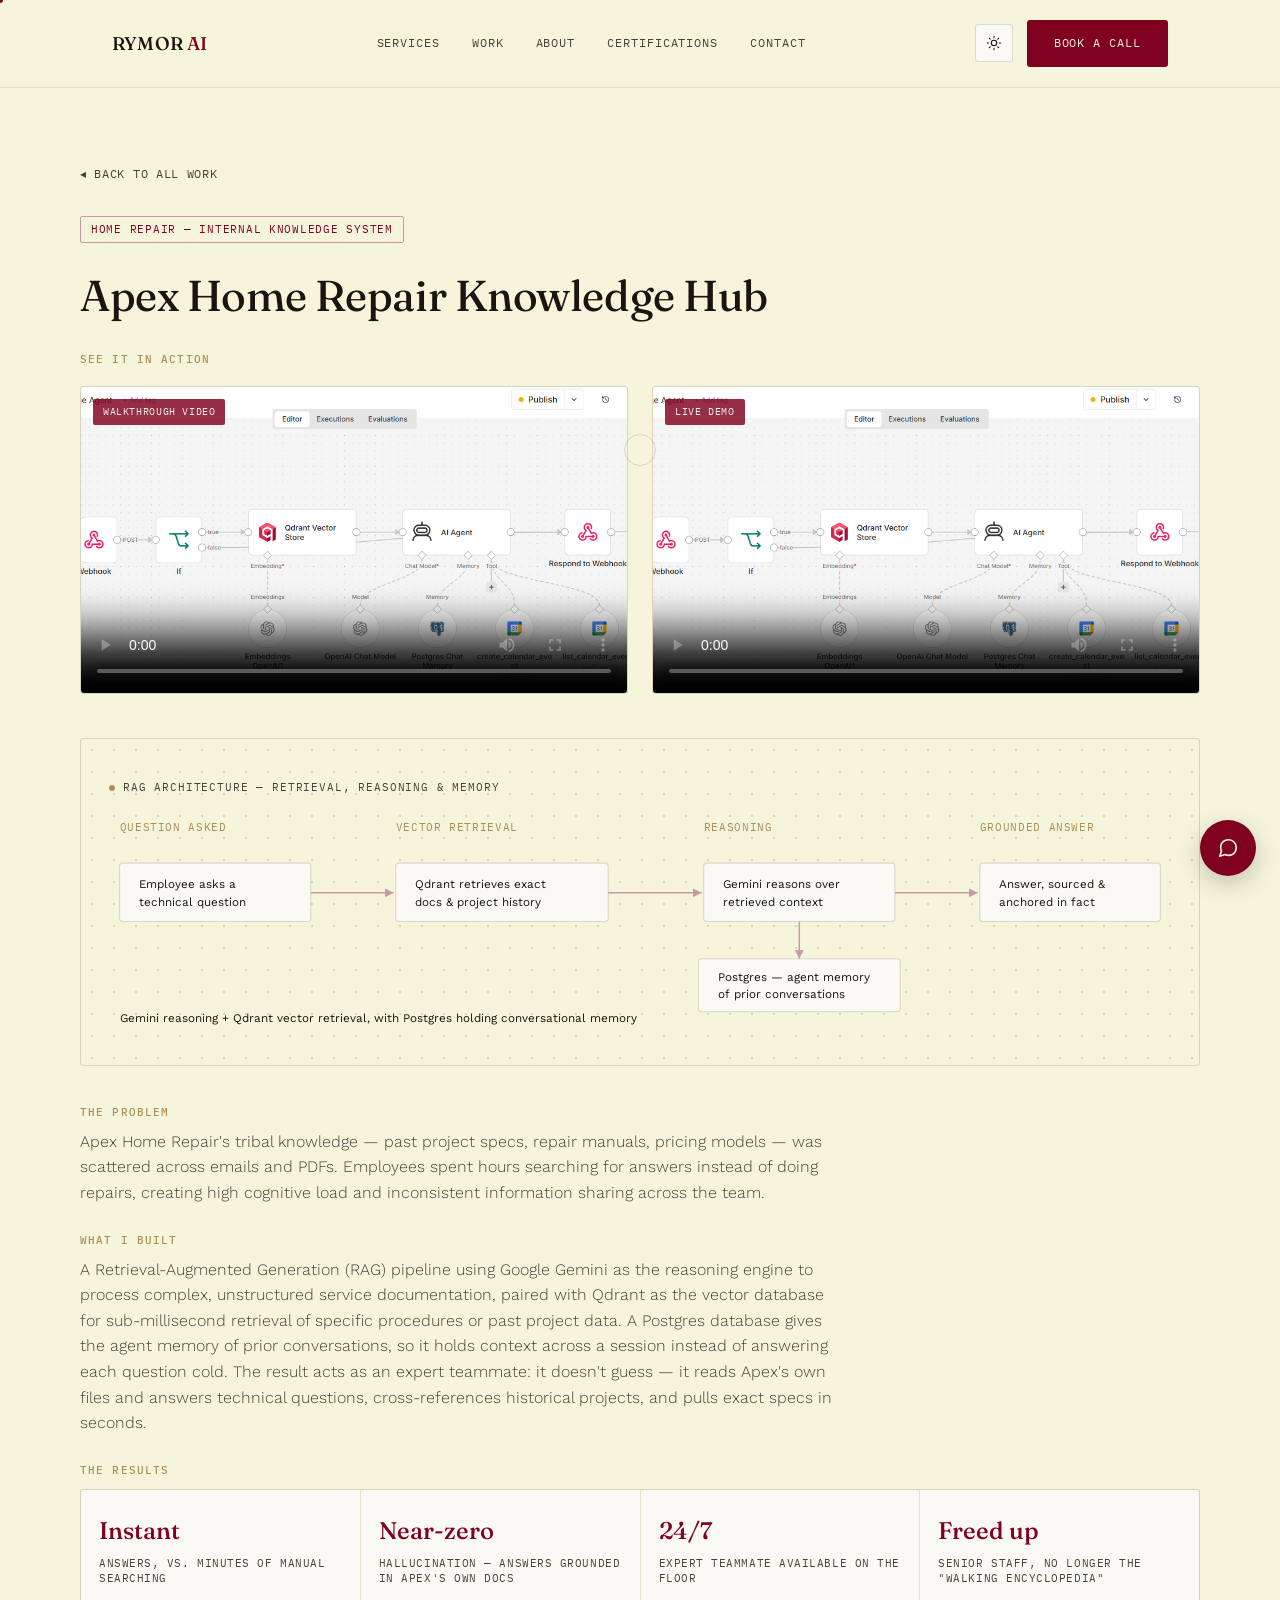
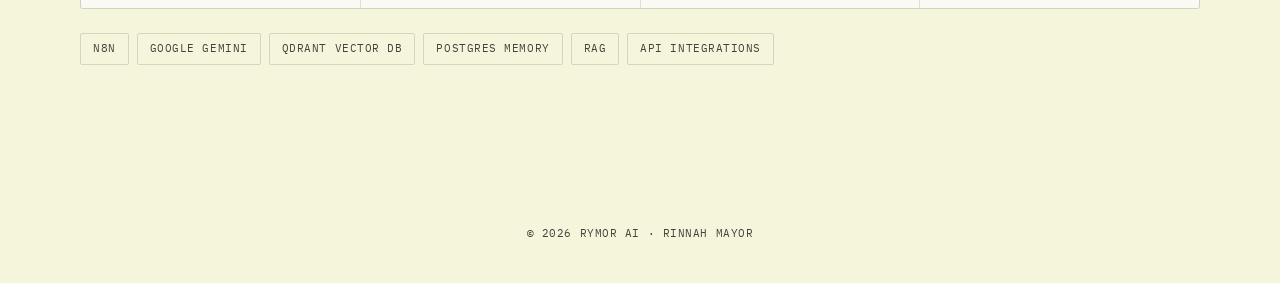
==== case-apex.html @ 9a6c5c13 "Initial commit: Rymor AI portfolio site Multi-page vanilla HTML/CSS/JS portfolio with standalone cas" ====
<!DOCTYPE html>
<html lang="en">
<head>
<meta charset="UTF-8">
<meta name="viewport" content="width=device-width, initial-scale=1.0">
<title>Apex Home Repair Knowledge Hub — Rymor AI Case Study</title>
<meta name="description" content="A RAG pipeline that turns scattered manuals and project history into an instant, grounded answer for any employee.">
<link rel="preconnect" href="https://fonts.googleapis.com">
<link rel="preconnect" href="https://fonts.gstatic.com" crossorigin>
<link href="https://fonts.googleapis.com/css2?family=Fraunces:ital,opsz,wght@0,9..144,300;0,9..144,450;0,9..144,600;1,9..144,400;1,9..144,500&family=Work+Sans:wght@300;400;500;600&family=IBM+Plex+Mono:wght@400;500&display=swap" rel="stylesheet">
<link rel="stylesheet" href="assets/style.css">
</head>
<body>

<div id="cursorDot"></div>
<div id="cursorRing"></div>

<nav>
  <div class="nav-inner">
    <a href="index.html#top" class="logo">RYMOR <span>AI</span></a>
    <div class="nav-links">
      <a href="index.html#services">Services</a>
      <a href="index.html#work">Work</a>
      <a href="index.html#about">About</a>
      <a href="index.html#certifications">Certifications</a>
      <a href="index.html#contact">Contact</a>
    </div>
    <div style="display:flex; align-items:center; gap:14px;">
      <button class="theme-toggle" id="themeToggle" aria-label="Toggle dark mode">
        <svg id="iconSun" viewBox="0 0 24 24" fill="none" stroke-width="1.6" stroke-linecap="round"><circle cx="12" cy="12" r="4"/><path d="M12 2v2M12 20v2M4.9 4.9l1.4 1.4M17.7 17.7l1.4 1.4M2 12h2M20 12h2M4.9 19.1l1.4-1.4M17.7 6.3l1.4-1.4"/></svg>
        <svg id="iconMoon" viewBox="0 0 24 24" fill="none" stroke-width="1.6" stroke-linecap="round" style="display:none;"><path d="M20 14.5A8.5 8.5 0 1 1 9.5 4a7 7 0 0 0 10.5 10.5Z"/></svg>
      </button>
      <a href="https://calendly.com/rymorai/discovery-call" target="_blank" class="btn btn-primary nav-cta">Book a call</a>
    </div>
  </div>
</nav>

<main>
  <section class="page-detail wrap">
    <a class="back-link" href="index.html#work">◂ Back to all work</a>

    <div class="detail-head">
      <span class="case-card-tag">Home Repair — Internal Knowledge System</span>
      <h2>Apex Home Repair Knowledge Hub</h2>
    </div>

    <!-- VIDEOS FIRST -->
    <div class="video-section">
      <h4 class="section-label">See it in action</h4>
      <div class="video-grid">
        <div class="video-slot has-video">
          <span class="video-slot-tag">Walkthrough Video</span>
          <video controls preload="metadata" poster="assets/Apex%20Home%20Repair%20-%20Agentic%20RAG.png">
            <source src="assets/Apex%20Home%20Repair%20System%20-%20Walkthrough%20Video.mp4" type="video/mp4">
          </video>
        </div>
        <div class="video-slot has-video">
          <span class="video-slot-tag">Live Demo</span>
          <video controls preload="metadata" poster="assets/Apex%20Home%20Repair%20-%20Agentic%20RAG.png">
            <source src="assets/Apex%20Home%20Repair%20System%20-%20Live%20Demo.mp4" type="video/mp4">
          </video>
        </div>
      </div>
    </div>

    <div class="detail-media" style="margin-top:44px;">
      <div class="detail-media-label"><span class="thread-dot"></span>RAG architecture — retrieval, reasoning &amp; memory</div>
      <svg viewBox="0 0 1000 210" xmlns="http://www.w3.org/2000/svg">
        <style>
          .ph-label2{font-family:'IBM Plex Mono',monospace; font-size:10px; letter-spacing:0.06em; fill:var(--thread); text-transform:uppercase;}
          .nd2{fill:var(--card); stroke:var(--border); stroke-width:1;}
          .nd-txt2{font-family:'Work Sans',sans-serif; font-size:11px; fill:var(--text);}
          .arrow2{stroke:var(--accent-soft); stroke-width:1.4; fill:none;}
        </style>
        <text x="10" y="20" class="ph-label2">Question asked</text>
        <text x="270" y="20" class="ph-label2">Vector retrieval</text>
        <text x="560" y="20" class="ph-label2">Reasoning</text>
        <text x="820" y="20" class="ph-label2">Grounded answer</text>
        <rect x="10" y="50" width="180" height="55" rx="3" class="nd2"/>
        <text x="28" y="73" class="nd-txt2">Employee asks a</text>
        <text x="28" y="90" class="nd-txt2">technical question</text>
        <rect x="270" y="50" width="200" height="55" rx="3" class="nd2"/>
        <text x="288" y="73" class="nd-txt2">Qdrant retrieves exact</text>
        <text x="288" y="90" class="nd-txt2">docs &amp; project history</text>
        <rect x="560" y="50" width="180" height="55" rx="3" class="nd2"/>
        <text x="578" y="73" class="nd-txt2">Gemini reasons over</text>
        <text x="578" y="90" class="nd-txt2">retrieved context</text>
        <rect x="820" y="50" width="170" height="55" rx="3" class="nd2"/>
        <text x="838" y="73" class="nd-txt2">Answer, sourced &amp;</text>
        <text x="838" y="90" class="nd-txt2">anchored in fact</text>
        <path d="M190 78 L268 78" class="arrow2" marker-end="url(#arrowA)"/>
        <path d="M470 78 L558 78" class="arrow2" marker-end="url(#arrowA)"/>
        <path d="M740 78 L818 78" class="arrow2" marker-end="url(#arrowA)"/>
        <path d="M650 105 L650 140" class="arrow2" marker-end="url(#arrowA)"/>
        <rect x="555" y="140" width="190" height="50" rx="3" class="nd2"/>
        <text x="573" y="161" class="nd-txt2">Postgres — agent memory</text>
        <text x="573" y="177" class="nd-txt2">of prior conversations</text>
        <text x="10" y="200" class="nd-txt2" fill="var(--text-soft)" font-size="11">Gemini reasoning + Qdrant vector retrieval, with Postgres holding conversational memory</text>
        <defs>
          <marker id="arrowA" markerWidth="8" markerHeight="8" refX="6" refY="3" orient="auto">
            <path d="M0,0 L6,3 L0,6 Z" fill="var(--accent-soft)"/>
          </marker>
        </defs>
      </svg>
    </div>

    <div class="detail-text">
      <h4>The Problem</h4>
      <p>Apex Home Repair's tribal knowledge — past project specs, repair manuals, pricing models — was scattered across emails and PDFs. Employees spent hours searching for answers instead of doing repairs, creating high cognitive load and inconsistent information sharing across the team.</p>
      <h4>What I Built</h4>
      <p>A Retrieval-Augmented Generation (RAG) pipeline using Google Gemini as the reasoning engine to process complex, unstructured service documentation, paired with Qdrant as the vector database for sub-millisecond retrieval of specific procedures or past project data. A Postgres database gives the agent memory of prior conversations, so it holds context across a session instead of answering each question cold. The result acts as an expert teammate: it doesn't guess — it reads Apex's own files and answers technical questions, cross-references historical projects, and pulls exact specs in seconds.</p>
    </div>

    <h4 class="section-label" style="margin-top:28px;">The Results</h4>
    <div class="stats-grid">
      <div class="stat"><span class="num">Instant</span><span class="label">Answers, vs. minutes of manual searching</span></div>
      <div class="stat"><span class="num">Near-zero</span><span class="label">Hallucination — answers grounded in Apex's own docs</span></div>
      <div class="stat"><span class="num">24/7</span><span class="label">Expert teammate available on the floor</span></div>
      <div class="stat"><span class="num">Freed up</span><span class="label">Senior staff, no longer the "walking encyclopedia"</span></div>
    </div>

    <div class="stack-tags">
      <span class="stack-tag">n8n</span>
      <span class="stack-tag">Google Gemini</span>
      <span class="stack-tag">Qdrant Vector DB</span>
      <span class="stack-tag">Postgres Memory</span>
      <span class="stack-tag">RAG</span>
      <span class="stack-tag">API Integrations</span>
    </div>
  </section>
</main>

<footer>
  <p>&copy; 2026 Rymor AI &middot; Rinnah Mayor</p>
</footer>

<!-- AI CHAT WIDGET -->
<button id="chatBubble" aria-label="Open chat">
  <svg viewBox="0 0 24 24" fill="none" stroke="currentColor" stroke-width="1.8" stroke-linecap="round" stroke-linejoin="round"><path d="M21 11.5a8.38 8.38 0 0 1-.9 3.8 8.5 8.5 0 0 1-7.6 4.7 8.38 8.38 0 0 1-3.8-.9L3 21l1.9-5.7a8.38 8.38 0 0 1-.9-3.8 8.5 8.5 0 0 1 4.7-7.6 8.38 8.38 0 0 1 3.8-.9h.5a8.48 8.48 0 0 1 8 8v.5z"/></svg>
</button>
<div id="chatPanel">
  <div class="chat-head">
    <div>
      <div class="t1">Ada &middot; Rymor AI Assistant</div>
      <div class="t2">Usually replies in a few seconds</div>
    </div>
    <button class="chat-close" id="chatClose" aria-label="Close chat">&times;</button>
  </div>
  <div class="chat-body" id="chatBody"></div>
  <a href="https://calendly.com/rymorai/discovery-call" target="_blank" class="chat-cta">Skip ahead &rarr; Book a discovery call</a>
  <form class="chat-input-row" id="chatForm">
    <input type="text" id="chatInput" placeholder="Type a message…" autocomplete="off">
    <button type="submit" id="chatSend">Send</button>
  </form>
</div>

<script src="assets/site.js"></script>
</body>
</html>
---- assets/style.css ----
/* =========================================================================
   RYMOR AI — SHARED STYLESHEET
   Linked from every page (index.html, case-*.html, cert-*.html) so the look
   stays identical across the whole multi-page site. Edit colors/spacing here
   once and every page picks it up.
   ========================================================================= */
:root{
  --bg:#F5F5DC;
  --card:#FBF9F4;
  --text:#1C1410;
  --text-soft:#4A3F3A;
  --accent:#800020;
  --accent-hover:#9C2C42;
  --accent-soft:#C89AA6;
  --thread:#B08D57;
  --border:rgba(28,20,16,0.14);
  --border-soft:rgba(28,20,16,0.08);
  --shadow:0 1px 2px rgba(28,20,16,0.04);
  color-scheme:light;
}
html[data-theme="dark"]{
  --bg:#14100F;
  --card:#1F1A17;
  --text:#F5F5DC;
  --text-soft:#C89AA6;
  --accent:#9C2C42;
  --accent-hover:#B45368;
  --accent-soft:#C89AA6;
  --thread:#B08D57;
  --border:rgba(245,245,220,0.14);
  --border-soft:rgba(245,245,220,0.08);
  --shadow:0 1px 2px rgba(0,0,0,0.3);
  color-scheme:dark;
}
*{box-sizing:border-box; margin:0; padding:0;}
html{scroll-behavior:smooth;}
body{
  background:var(--bg);
  color:var(--text);
  font-family:'Work Sans', sans-serif;
  font-weight:400;
  line-height:1.6;
  transition:background .4s ease, color .4s ease;
  overflow-x:hidden;
}
h1,h2,h3,h4{
  font-family:'Fraunces', serif;
  font-weight:450;
  line-height:1.15;
  letter-spacing:-0.01em;
}
em, .em{
  font-style:italic;
  font-weight:400;
  color:var(--accent);
}
a{color:inherit; text-decoration:none;}
.mono{
  font-family:'IBM Plex Mono', monospace;
  letter-spacing:0.06em;
  text-transform:uppercase;
}
.wrap{
  max-width:1120px;
  margin:0 auto;
  padding:0 32px;
}
::selection{background:var(--accent); color:var(--bg);}
:focus-visible{outline:2px solid var(--accent); outline-offset:3px;}

/* ---------- NAV ---------- */
nav{
  position:fixed; top:0; left:0; right:0; z-index:100;
  background:color-mix(in srgb, var(--bg) 88%, transparent);
  backdrop-filter:blur(10px);
  border-bottom:1px solid var(--border-soft);
}
.nav-inner{
  max-width:1120px; margin:0 auto; padding:20px 32px;
  display:flex; align-items:center; justify-content:space-between;
}
.logo{
  font-family:'Fraunces', serif; font-weight:500; font-size:1.15rem;
  letter-spacing:0.01em;
}
.logo span{color:var(--accent);}
.nav-links{
  display:flex; align-items:center; gap:32px;
  font-family:'IBM Plex Mono', monospace; font-size:0.72rem;
  letter-spacing:0.08em; text-transform:uppercase;
}
.nav-links a{
  color:var(--text-soft); transition:color .25s ease;
  position:relative;
}
.nav-links a:hover{color:var(--accent);}
.theme-toggle{
  width:38px; height:38px; border-radius:3px;
  border:1px solid var(--border);
  background:var(--card);
  display:flex; align-items:center; justify-content:center;
  cursor:pointer; transition:border-color .25s ease;
}
.theme-toggle:hover{border-color:var(--accent);}
.theme-toggle svg{width:16px; height:16px; stroke:var(--text);}
.nav-cta{
  display:none;
}
@media(min-width:860px){ .nav-cta{ display:inline-flex; } }

/* ---------- BUTTONS ---------- */
.btn{
  display:inline-flex; align-items:center; gap:10px;
  padding:13px 26px;
  border-radius:3px;
  font-family:'IBM Plex Mono', monospace;
  font-size:0.74rem; letter-spacing:0.08em; text-transform:uppercase;
  border:1px solid transparent;
  cursor:pointer; transition:all .25s ease;
  background:none;
}
.btn-primary{
  background:var(--accent); color:#F5F5DC;
}
html[data-theme="dark"] .btn-primary{ color:#14100F; }
.btn-primary:hover{background:var(--accent-hover); transform:translateY(-1px);}
.btn-ghost{
  border-color:var(--border); color:var(--text);
}
.btn-ghost:hover{border-color:var(--accent); color:var(--accent);}

/* ---------- HERO ---------- */
.hero{
  padding:180px 0 100px;
  position:relative;
}
.eyebrow{
  font-family:'IBM Plex Mono', monospace; font-size:0.75rem;
  letter-spacing:0.12em; text-transform:uppercase;
  color:var(--thread);
  display:flex; align-items:center; gap:10px;
  margin-bottom:24px;
}
.eyebrow::before{
  content:''; width:22px; height:1px; background:var(--thread);
}
.hero h1{
  font-size:clamp(2.4rem, 6vw, 4.4rem);
  max-width:820px;
  margin-bottom:28px;
}
.hero p.lede{
  font-size:1.15rem; color:var(--text-soft);
  max-width:560px; margin-bottom:44px;
  font-weight:300;
}
.hero-ctas{display:flex; gap:16px; flex-wrap:wrap;}

/* ---------- MARQUEE ---------- */
.marquee-band{
  border-top:1px solid var(--border-soft);
  border-bottom:1px solid var(--border-soft);
  padding:22px 0;
  overflow:hidden;
  background:var(--card);
  margin-top:90px;
}
.marquee-track{
  display:flex; gap:48px; width:max-content;
  animation:scroll 32s linear infinite;
}
.marquee-band:hover .marquee-track{ animation-play-state:paused; }
@keyframes scroll{
  from{transform:translateX(0);}
  to{transform:translateX(-50%);}
}
.marquee-item{
  display:flex; align-items:center; gap:10px;
  font-family:'IBM Plex Mono', monospace;
  font-size:0.78rem; letter-spacing:0.06em;
  color:var(--text-soft); white-space:nowrap;
}
.thread-dot{
  width:6px; height:6px; border-radius:50%;
  background:var(--thread);
  animation:pulse 3s ease-in-out infinite;
}
@keyframes pulse{
  0%,100%{opacity:0.5; transform:scale(1);}
  50%{opacity:1; transform:scale(1.3);}
}

/* ---------- SECTION HEADERS ---------- */
.section{padding:120px 0;}
/* standalone pages (case-*.html, cert-*.html) sit directly under the fixed nav */
.page-detail{padding:160px 0 120px;}
.section-label{
  font-family:'IBM Plex Mono', monospace; font-size:0.7rem;
  letter-spacing:0.1em; text-transform:uppercase;
  color:var(--thread); margin-bottom:12px;
}
.section-head{margin-bottom:48px; max-width:640px;}
.section-head h2{font-size:clamp(1.8rem, 4vw, 2.6rem);}
.section-head p{color:var(--text-soft); margin-top:16px; font-size:1.05rem; font-weight:300;}

/* ---------- SERVICES ---------- */
.service-grid{
  display:grid; grid-template-columns:1fr; gap:1px;
  background:var(--border-soft);
  border:1px solid var(--border-soft);
  border-radius:3px; overflow:hidden;
}
@media(min-width:700px){ .service-grid{grid-template-columns:1fr 1fr;} }
.service-card{
  background:var(--card);
  padding:36px 32px;
  opacity:0; transform:translateY(20px);
  transition:opacity .6s ease, transform .6s ease, background .25s ease;
}
.service-card.visible{opacity:1; transform:translateY(0);}
.service-card:hover{background:var(--bg);}
.service-icon{
  width:34px; height:34px;
  color:var(--accent);
  margin-bottom:18px;
}
.service-icon svg{width:100%; height:100%; stroke:currentColor; fill:none; stroke-width:1.5;}
.service-card h3{font-size:1.2rem; margin-bottom:10px;}
.service-card p{color:var(--text-soft); font-size:0.94rem; font-weight:300;}

/* ---------- FILTER BAR ---------- */
.filter-bar{
  display:flex; flex-wrap:wrap; gap:10px;
  margin-bottom:48px;
}
.filter-btn{
  font-family:'IBM Plex Mono', monospace; font-size:0.72rem;
  letter-spacing:0.07em; text-transform:uppercase;
  padding:10px 18px; border-radius:3px;
  border:1px solid var(--border);
  background:var(--card); color:var(--text-soft);
  cursor:pointer; transition:all .2s ease;
  display:inline-flex; align-items:center; gap:8px;
}
.filter-btn:hover{border-color:var(--accent); color:var(--accent);}
.filter-btn.active{
  border-color:var(--accent); color:var(--accent);
  background:color-mix(in srgb, var(--accent) 10%, var(--card));
}
.filter-btn .count{
  font-size:0.66rem; color:var(--text-soft); opacity:0.7;
}
.filter-btn.active .count{color:var(--accent); opacity:1;}

/* ---------- CASE CARD GRID (clickable summary cards) ---------- */
.case-grid{
  display:grid; grid-template-columns:1fr; gap:28px;
}
@media(min-width:760px){ .case-grid{grid-template-columns:1fr 1fr;} }
.case-card{
  border:1px solid var(--border);
  border-radius:4px;
  background:var(--card);
  overflow:hidden;
  cursor:pointer;
  text-align:left;
  width:100%;
  font:inherit;
  color:inherit;
  display:flex; flex-direction:column;
  opacity:0; transform:translateY(20px);
  transition:opacity .6s ease, transform .6s ease, border-color .25s ease, box-shadow .25s ease;
}
.case-card.visible{opacity:1; transform:translateY(0);}
.case-card:hover{border-color:var(--accent); box-shadow:0 6px 24px rgba(28,20,16,0.08);}
.case-card:hover .case-card-cta{color:var(--accent);}
.case-card-media{
  background:var(--bg);
  background-image:radial-gradient(circle, var(--border) 1px, transparent 1px);
  background-size:20px 20px;
  padding:22px 18px;
  border-bottom:1px solid var(--border-soft);
  height:190px;
  overflow:hidden;
  display:flex; align-items:center;
}
.case-card-media svg{width:100%; height:auto; min-width:520px;}
.case-card-media.has-image{padding:0; align-items:stretch;}
.case-card-media.has-image img{width:100%; height:100%; object-fit:cover; display:block;}
.case-card-body{padding:26px 28px 28px; display:flex; flex-direction:column; flex:1;}
.case-card-tag{
  font-family:'IBM Plex Mono', monospace; font-size:0.66rem;
  letter-spacing:0.07em; text-transform:uppercase;
  color:var(--accent);
  border:1px solid var(--accent-soft);
  padding:4px 10px; border-radius:2px;
  display:inline-block; margin-bottom:14px; width:fit-content;
}
.case-card-body h3{font-size:1.3rem; margin-bottom:10px;}
.case-card-body p{color:var(--text-soft); font-size:0.94rem; font-weight:300; flex:1;}
.case-card-cta{
  margin-top:18px;
  font-family:'IBM Plex Mono', monospace; font-size:0.7rem;
  letter-spacing:0.06em; text-transform:uppercase;
  color:var(--text); display:flex; align-items:center; gap:6px;
  transition:color .2s ease;
}
.case-empty{
  grid-column:1/-1;
  border:1px dashed var(--border);
  border-radius:4px;
  padding:56px 32px;
  text-align:center;
  color:var(--text-soft);
}
.case-empty .eyebrow{justify-content:center;}
.case-empty p{font-size:0.95rem; font-weight:300; max-width:420px; margin:8px auto 0;}

/* ---------- CASE DETAIL VIEW (now its own page: case-*.html) ---------- */
.back-link{
  display:inline-flex; align-items:center; gap:8px;
  font-family:'IBM Plex Mono', monospace; font-size:0.72rem;
  letter-spacing:0.06em; text-transform:uppercase;
  color:var(--text-soft); margin-bottom:32px; cursor:pointer;
  background:none; border:none; padding:0;
}
.back-link:hover{color:var(--accent);}
.detail-head{margin-bottom:32px;}
.detail-head h2{font-size:clamp(1.9rem, 4.5vw, 2.7rem); max-width:720px; margin-top:14px;}
.detail-media{
  background:var(--bg);
  background-image:radial-gradient(circle, var(--border) 1px, transparent 1px);
  background-size:22px 22px;
  padding:40px 28px 32px;
  border:1px solid var(--border);
  border-radius:4px;
  overflow-x:auto;
  margin-bottom:40px;
}
.detail-media-label{
  font-family:'IBM Plex Mono', monospace; font-size:0.66rem;
  letter-spacing:0.08em; text-transform:uppercase;
  color:var(--text-soft); margin-bottom:14px;
  display:flex; align-items:center; gap:8px;
}
.detail-media svg{display:block; min-width:640px; width:100%; height:auto;}
.detail-text h4{
  font-family:'IBM Plex Mono', monospace; font-size:0.7rem;
  letter-spacing:0.1em; text-transform:uppercase;
  color:var(--thread); margin-bottom:10px; margin-top:28px;
}
.detail-text h4:first-child{margin-top:0;}
.detail-text p{color:var(--text-soft); font-size:1rem; font-weight:300; max-width:760px;}

.stats-grid{
  display:grid; grid-template-columns:repeat(2,1fr); gap:1px;
  background:var(--border-soft);
  border:1px solid var(--border-soft);
  border-radius:3px; overflow:hidden;
  margin-top:8px;
}
@media(min-width:640px){ .stats-grid{grid-template-columns:repeat(4,1fr);} }
.stat{background:var(--card); padding:22px 18px;}
.stat .num{
  font-family:'Fraunces', serif; font-weight:500; font-size:1.5rem;
  color:var(--accent); display:block; margin-bottom:6px;
}
.stat .label{
  font-family:'IBM Plex Mono', monospace; font-size:0.68rem;
  letter-spacing:0.05em; text-transform:uppercase;
  color:var(--text-soft); line-height:1.4; display:block;
}

.stack-tags{display:flex; flex-wrap:wrap; gap:8px; margin-top:24px;}
.stack-tag{
  font-family:'IBM Plex Mono', monospace; font-size:0.68rem;
  letter-spacing:0.05em; text-transform:uppercase;
  padding:6px 12px; border-radius:2px;
  border:1px solid var(--border);
  color:var(--text-soft);
}

/* video slots inside detail pages */
.video-section{margin-top:0;}
.video-grid{
  display:grid; grid-template-columns:1fr; gap:24px; margin-top:20px;
}
@media(min-width:760px){ .video-grid{grid-template-columns:1fr 1fr;} }
.video-slot{
  border:1px dashed var(--border);
  border-radius:4px;
  background:var(--bg);
  aspect-ratio:16/9;
  display:flex; flex-direction:column; align-items:center; justify-content:center;
  gap:10px; text-align:center; padding:20px;
  position:relative; overflow:hidden;
}
.video-slot.has-video{border-style:solid; padding:0;}
.video-slot.has-video iframe,
.video-slot.has-video video{width:100%; height:100%; border:none; display:block; object-fit:cover; background:#000;}
.video-slot-icon{
  width:40px; height:40px; border-radius:50%;
  border:1px solid var(--border);
  display:flex; align-items:center; justify-content:center;
  color:var(--thread);
}
.video-slot-label{
  font-family:'IBM Plex Mono', monospace; font-size:0.68rem;
  letter-spacing:0.06em; text-transform:uppercase;
  color:var(--text-soft);
}
.video-slot-sub{font-size:0.82rem; color:var(--text-soft); font-weight:300; max-width:220px;}
.video-slot-tag{
  position:absolute; top:12px; left:12px; z-index:2;
  font-family:'IBM Plex Mono', monospace; font-size:0.64rem;
  letter-spacing:0.06em; text-transform:uppercase;
  color:#F5F5DC; background:color-mix(in srgb, var(--accent) 82%, black 0%);
  padding:5px 10px; border-radius:2px; pointer-events:none;
}

/* ---------- TESTIMONIALS ---------- */
.testimonials{
  background:var(--card);
  border-top:1px solid var(--border-soft);
  border-bottom:1px solid var(--border-soft);
  padding:100px 0;
  text-align:center;
}
.testi-quote-icon{
  font-family:'Fraunces', serif; font-size:2.4rem; color:var(--accent-soft);
  margin-bottom:6px; line-height:1;
}
.testi-slide{max-width:640px; margin:0 auto;}
.testi-slide blockquote{
  font-family:'Fraunces', serif; font-style:italic; font-weight:400;
  font-size:clamp(1.2rem, 3vw, 1.5rem); line-height:1.5;
}
.testi-slide .testi-name{
  margin-top:24px; font-size:0.92rem; color:var(--text-soft);
}
.testi-nav{display:flex; align-items:center; justify-content:center; gap:22px; margin-top:36px;}
.testi-arrow{
  width:38px; height:38px; border-radius:50%;
  border:1px solid var(--border);
  background:var(--bg);
  display:flex; align-items:center; justify-content:center;
  cursor:pointer; transition:border-color .2s ease, color .2s ease;
  color:var(--text);
}
.testi-arrow:hover{border-color:var(--accent); color:var(--accent);}
.testi-dots{display:flex; gap:7px;}
.testi-dot{
  width:6px; height:6px; border-radius:50%;
  background:var(--border); cursor:pointer; transition:all .25s ease; border:none; padding:0;
}
.testi-dot.active{width:22px; border-radius:3px; background:var(--accent);}

/* ---------- ABOUT ---------- */
.about-grid{
  display:grid; grid-template-columns:1fr; gap:48px;
}
@media(min-width:800px){ .about-grid{grid-template-columns:0.9fr 1.1fr;} }
.about-photo{
  width:100%; max-width:280px; aspect-ratio:2/3;
  border-radius:4px; overflow:hidden;
  border:1px solid var(--border);
  box-shadow:var(--shadow);
  margin-bottom:28px;
  position:relative;
}
.about-photo img{
  width:100%; height:100%; object-fit:cover; display:block;
  filter:grayscale(92%) contrast(1.05) brightness(0.97);
  transition:filter .6s ease;
}
.about-photo:hover img{
  filter:grayscale(0%) contrast(1) brightness(1);
}
.about-photo::after{
  content:''; position:absolute; inset:0;
  border:1px solid var(--accent); border-radius:4px;
  outline:1px solid var(--border-soft); outline-offset:6px;
  pointer-events:none;
}
.about-name{font-size:1.4rem; margin-bottom:6px;}
.about-role{
  font-family:'IBM Plex Mono', monospace; font-size:0.75rem;
  letter-spacing:0.06em; text-transform:uppercase; color:var(--thread);
}
.about-credentials{
  font-family:'Work Sans', sans-serif; font-size:0.82rem;
  color:var(--text-soft); margin-top:6px;
}
.about-copy p{color:var(--text-soft); font-weight:300; margin-bottom:18px; max-width:560px;}

/* ---------- CERTS (clickable cards) ---------- */
.cert-grid{
  display:grid; grid-template-columns:1fr; gap:20px;
}
@media(min-width:700px){ .cert-grid{grid-template-columns:1fr 1fr;} }
.cert-card{
  background:var(--card);
  border:1px solid var(--border);
  border-radius:4px;
  padding:22px 24px;
  display:flex; align-items:center; gap:18px;
  transition:border-color .25s ease, transform .25s ease;
}
.cert-card:hover{border-color:var(--accent); transform:translateY(-2px);}
.cert-thumb{
  width:56px; height:56px; border-radius:3px;
  border:1px solid var(--border);
  background:var(--bg);
  flex-shrink:0; overflow:hidden;
  display:flex; align-items:center; justify-content:center;
  font-family:'Fraunces', serif; font-size:1.1rem; color:var(--thread);
}
.cert-thumb img{width:100%; height:100%; object-fit:cover; display:block;}
.cert-info{flex:1;}
.cert-name{font-family:'Fraunces', serif; font-size:1.02rem; font-weight:450; margin-bottom:6px;}
.cert-verify{
  font-family:'IBM Plex Mono', monospace; font-size:0.68rem;
  letter-spacing:0.05em; text-transform:uppercase;
  color:var(--text-soft); display:inline-flex; align-items:center; gap:6px;
}
.cert-card:hover .cert-verify{color:var(--accent);}

/* ---------- CERT DETAIL PAGE (cert-*.html) ---------- */
.cert-photo{
  border:1px solid var(--border);
  border-radius:6px;
  overflow:hidden;
  background:var(--bg);
  margin-bottom:36px;
}
.cert-photo img{width:100%; height:auto; display:block;}
.cert-photo-placeholder{
  padding:100px 32px;
  text-align:center;
  color:var(--text-soft);
  font-family:'IBM Plex Mono', monospace;
  font-size:0.78rem;
  letter-spacing:0.04em;
}
.cert-photo-placeholder strong{display:block; color:var(--text); font-family:'Fraunces', serif; font-size:1.1rem; margin-bottom:10px; letter-spacing:0; text-transform:none;}
.cert-detail-actions{display:flex; gap:16px; flex-wrap:wrap;}

/* ---------- CONTACT ---------- */
.contact{
  background:var(--card);
  border-top:1px solid var(--border-soft);
  border-bottom:1px solid var(--border-soft);
  padding:120px 0;
}
.contact-head{text-align:center; margin-bottom:56px;}
.contact-head h2{font-size:clamp(2rem, 5vw, 3.2rem); max-width:640px; margin:0 auto 20px;}
.contact-head p{color:var(--text-soft); max-width:480px; margin:0 auto; font-weight:300; font-size:1.05rem;}
.contact-ctas{display:flex; gap:16px; justify-content:center; flex-wrap:wrap; margin-top:32px;}

.contact-form-wrap{max-width:520px; margin:56px auto 0;}
.field{margin-bottom:24px; text-align:left;}
.field label{
  display:block; font-family:'IBM Plex Mono', monospace; font-size:0.68rem;
  letter-spacing:0.07em; text-transform:uppercase; color:var(--text-soft); margin-bottom:8px;
}
.field label .req{color:var(--accent);}
.field input, .field textarea{
  width:100%; background:transparent; border:none; border-bottom:1px solid var(--border);
  padding:9px 0; font-family:'Work Sans', sans-serif; font-size:0.95rem; color:var(--text);
  outline:none; transition:border-color .25s ease; resize:none;
}
.field input:focus, .field textarea:focus{border-color:var(--accent);}
.form-status{margin-top:14px; font-size:0.88rem; text-align:center;}
.form-status.success{color:var(--accent);}
.form-status.error{color:#b3261e;}

/* ---------- FOOTER ---------- */
footer{padding:40px 0; text-align:center;}
footer p{
  font-family:'IBM Plex Mono', monospace; font-size:0.7rem;
  letter-spacing:0.05em; color:var(--text-soft); text-transform:uppercase;
}

/* fade-up reveal for generic sections */
.reveal{opacity:0; transform:translateY(20px); transition:opacity .7s ease, transform .7s ease;}
.reveal.visible{opacity:1; transform:translateY(0);}

/* ---------- CUSTOM CURSOR ---------- */
#cursorDot, #cursorRing{
  position:fixed; top:0; left:0; pointer-events:none; z-index:9999;
  border-radius:50%; transform:translate(-50%,-50%);
}
#cursorDot{
  width:6px; height:6px; background:var(--accent);
  transition:opacity .2s ease;
}
#cursorRing{
  width:32px; height:32px; border:1px solid var(--border);
  background:transparent;
  transition:width .2s ease, height .2s ease, background .2s ease, border-color .2s ease, opacity .2s ease;
}
#cursorRing.hovering{
  width:48px; height:48px;
  background:color-mix(in srgb, var(--accent) 10%, transparent);
  border-color:var(--accent);
}
body.has-custom-cursor, body.has-custom-cursor a, body.has-custom-cursor button,
body.has-custom-cursor input, body.has-custom-cursor textarea{cursor:none;}
@media(pointer:coarse){ #cursorDot, #cursorRing{display:none !important;} }

/* ---------- CHAT WIDGET ---------- */
#chatBubble{
  position:fixed; bottom:24px; right:24px; z-index:200;
  width:56px; height:56px; border-radius:50%;
  background:var(--accent); color:#F5F5DC;
  border:none; cursor:pointer;
  display:flex; align-items:center; justify-content:center;
  box-shadow:0 8px 24px rgba(0,0,0,0.2);
  transition:background .25s ease, transform .2s ease;
}
#chatBubble:hover{background:var(--accent-hover); transform:translateY(-2px);}
#chatBubble svg{width:22px; height:22px;}
#chatPanel{
  position:fixed; bottom:92px; right:24px; z-index:200;
  width:340px; max-width:calc(100vw - 48px); height:440px;
  background:var(--card); border:1px solid var(--border); border-radius:6px;
  box-shadow:0 20px 50px rgba(0,0,0,0.25);
  display:none; flex-direction:column; overflow:hidden;
}
#chatPanel.open{display:flex;}
.chat-head{
  background:var(--accent); color:#F5F5DC; padding:16px 18px;
  display:flex; align-items:center; justify-content:space-between;
}
.chat-head .t1{font-size:0.86rem; font-weight:500;}
.chat-head .t2{font-size:0.7rem; opacity:0.75; margin-top:2px;}
.chat-close{background:none; border:none; color:#F5F5DC; font-size:1.2rem; cursor:pointer; line-height:1;}
.chat-body{flex:1; overflow-y:auto; padding:16px; display:flex; flex-direction:column; gap:10px;}
.chat-msg{
  max-width:85%; padding:9px 13px; border-radius:6px; font-size:0.87rem; line-height:1.45;
}
.chat-msg.assistant{background:var(--bg); color:var(--text); margin-right:auto;}
.chat-msg.user{background:var(--accent); color:#F5F5DC; margin-left:auto;}
.chat-cta{
  margin:0 14px 8px; text-align:center; font-family:'IBM Plex Mono', monospace; font-size:0.68rem;
  letter-spacing:0.05em; text-transform:uppercase; padding:8px; border-radius:3px;
  border:1px solid var(--accent-soft); color:var(--accent); transition:all .2s ease;
}
.chat-cta:hover{background:var(--accent); color:#F5F5DC;}
.chat-input-row{display:flex; gap:8px; padding:12px 14px 14px;}
.chat-input-row input{
  flex:1; padding:9px 11px; border-radius:3px; border:1px solid var(--border);
  background:var(--bg); color:var(--text); font-size:0.85rem; outline:none;
}
.chat-input-row input:focus{border-color:var(--accent);}
.chat-input-row button{
  padding:9px 14px; border-radius:3px; border:none; background:var(--accent); color:#F5F5DC;
  font-family:'IBM Plex Mono', monospace; font-size:0.72rem; text-transform:uppercase; cursor:pointer;
}
.chat-input-row button:disabled{opacity:0.5; cursor:default;}

@media (prefers-reduced-motion: reduce){
  *{animation:none !important; transition:none !important;}
  html{scroll-behavior:auto;}
}

@media(max-width:700px){
  .nav-links{display:none;}
  .hero{padding:140px 0 70px;}
  .section{padding:80px 0;}
}
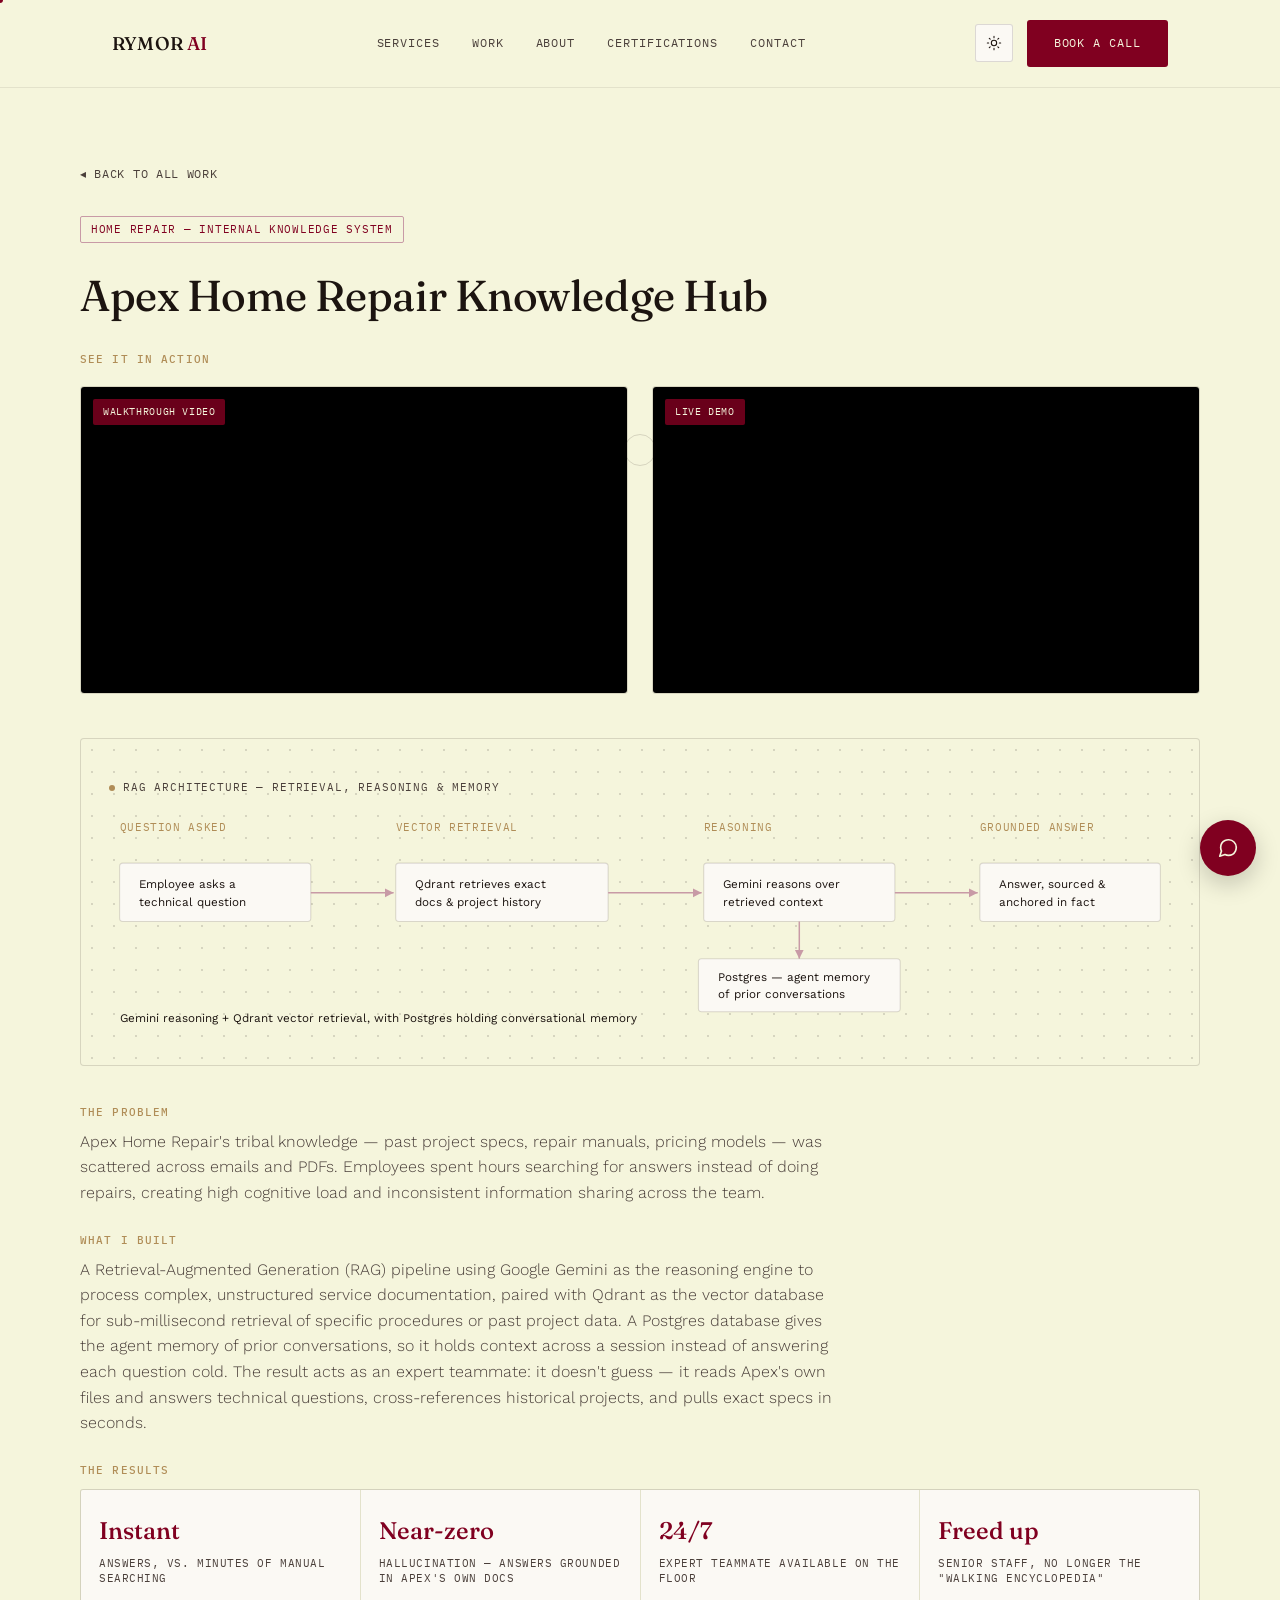
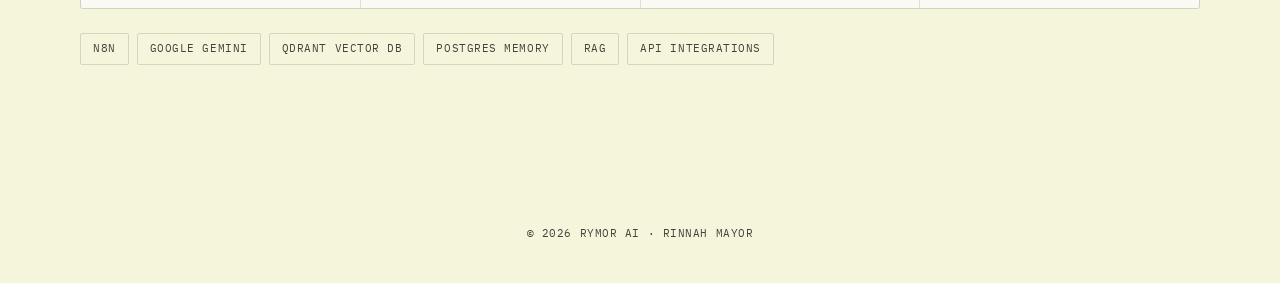
==== commit 02b3f25f: "Embed case study videos from YouTube instead of local mp4 files The raw .mp4 assets are gitignored (" ====
--- a/case-apex.html
+++ b/case-apex.html
@@ -50,15 +50,11 @@
       <div class="video-grid">
         <div class="video-slot has-video">
           <span class="video-slot-tag">Walkthrough Video</span>
-          <video controls preload="metadata" poster="assets/Apex%20Home%20Repair%20-%20Agentic%20RAG.png">
-            <source src="assets/Apex%20Home%20Repair%20System%20-%20Walkthrough%20Video.mp4" type="video/mp4">
-          </video>
+          <iframe src="https://www.youtube.com/embed/PY_Lbsd9zSo" title="Apex Home Repair Knowledge Hub — Walkthrough Video" allow="accelerometer; autoplay; clipboard-write; encrypted-media; gyroscope; picture-in-picture; web-share" allowfullscreen></iframe>
         </div>
         <div class="video-slot has-video">
           <span class="video-slot-tag">Live Demo</span>
-          <video controls preload="metadata" poster="assets/Apex%20Home%20Repair%20-%20Agentic%20RAG.png">
-            <source src="assets/Apex%20Home%20Repair%20System%20-%20Live%20Demo.mp4" type="video/mp4">
-          </video>
+          <iframe src="https://www.youtube.com/embed/-5lLMG7hkq0" title="Apex Home Repair Knowledge Hub — Live Demo" allow="accelerometer; autoplay; clipboard-write; encrypted-media; gyroscope; picture-in-picture; web-share" allowfullscreen></iframe>
         </div>
       </div>
     </div>
--- a/assets/style.css
+++ b/assets/style.css
@@ -418,43 +418,6 @@
   padding:5px 10px; border-radius:2px; pointer-events:none;
 }
 
-/* ---------- TESTIMONIALS ---------- */
-.testimonials{
-  background:var(--card);
-  border-top:1px solid var(--border-soft);
-  border-bottom:1px solid var(--border-soft);
-  padding:100px 0;
-  text-align:center;
-}
-.testi-quote-icon{
-  font-family:'Fraunces', serif; font-size:2.4rem; color:var(--accent-soft);
-  margin-bottom:6px; line-height:1;
-}
-.testi-slide{max-width:640px; margin:0 auto;}
-.testi-slide blockquote{
-  font-family:'Fraunces', serif; font-style:italic; font-weight:400;
-  font-size:clamp(1.2rem, 3vw, 1.5rem); line-height:1.5;
-}
-.testi-slide .testi-name{
-  margin-top:24px; font-size:0.92rem; color:var(--text-soft);
-}
-.testi-nav{display:flex; align-items:center; justify-content:center; gap:22px; margin-top:36px;}
-.testi-arrow{
-  width:38px; height:38px; border-radius:50%;
-  border:1px solid var(--border);
-  background:var(--bg);
-  display:flex; align-items:center; justify-content:center;
-  cursor:pointer; transition:border-color .2s ease, color .2s ease;
-  color:var(--text);
-}
-.testi-arrow:hover{border-color:var(--accent); color:var(--accent);}
-.testi-dots{display:flex; gap:7px;}
-.testi-dot{
-  width:6px; height:6px; border-radius:50%;
-  background:var(--border); cursor:pointer; transition:all .25s ease; border:none; padding:0;
-}
-.testi-dot.active{width:22px; border-radius:3px; background:var(--accent);}
-
 /* ---------- ABOUT ---------- */
 .about-grid{
   display:grid; grid-template-columns:1fr; gap:48px;
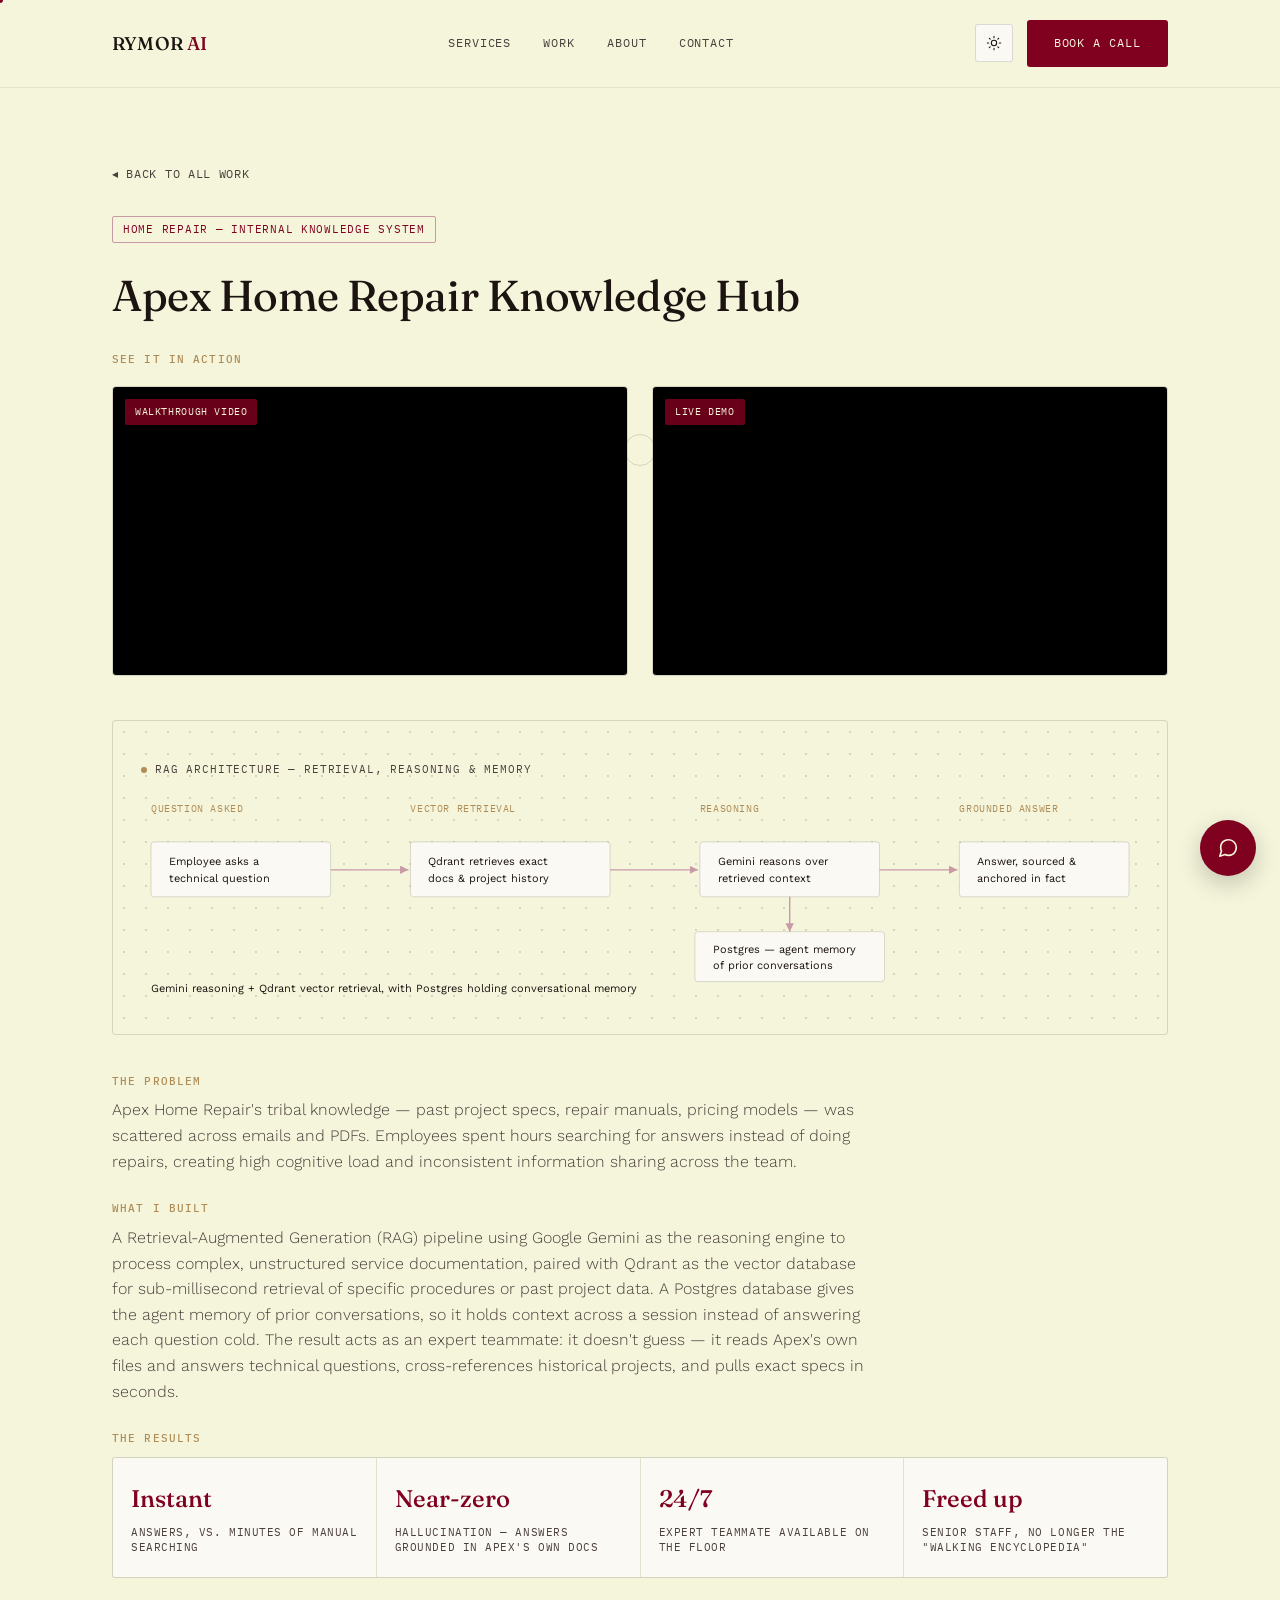
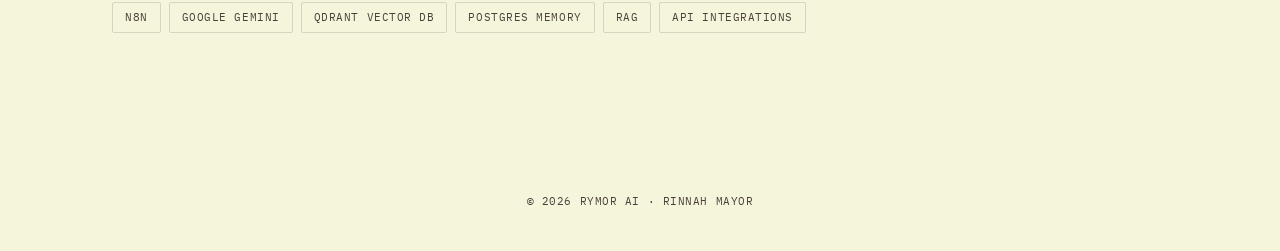
==== commit d7366e5f: "Cut certifications section, add founder-led positioning, hero trust line - Removes the Certification" ====
--- a/case-apex.html
+++ b/case-apex.html
@@ -22,7 +22,6 @@
       <a href="index.html#services">Services</a>
       <a href="index.html#work">Work</a>
       <a href="index.html#about">About</a>
-      <a href="index.html#certifications">Certifications</a>
       <a href="index.html#contact">Contact</a>
     </div>
     <div style="display:flex; align-items:center; gap:14px;">
--- a/assets/style.css
+++ b/assets/style.css
@@ -103,10 +103,10 @@
 }
 .theme-toggle:hover{border-color:var(--accent);}
 .theme-toggle svg{width:16px; height:16px; stroke:var(--text);}
-.nav-cta{
+a.nav-cta{
   display:none;
 }
-@media(min-width:860px){ .nav-cta{ display:inline-flex; } }
+@media(min-width:860px){ a.nav-cta{ display:inline-flex; } }
 
 /* ---------- BUTTONS ---------- */
 .btn{
@@ -131,7 +131,8 @@
 
 /* ---------- HERO ---------- */
 .hero{
-  padding:180px 0 100px;
+  padding-top:180px;
+  padding-bottom:100px;
   position:relative;
 }
 .eyebrow{
@@ -154,6 +155,11 @@
   max-width:560px; margin-bottom:44px;
   font-weight:300;
 }
+.hero-founder-line{
+  font-size:0.95rem; color:var(--text-soft); font-weight:300;
+  max-width:520px; margin-bottom:44px;
+}
+.hero-founder-line strong{color:var(--accent); font-weight:500; font-style:normal;}
 .hero-ctas{display:flex; gap:16px; flex-wrap:wrap;}
 
 /* ---------- MARQUEE ---------- */
@@ -191,9 +197,9 @@
 }
 
 /* ---------- SECTION HEADERS ---------- */
-.section{padding:120px 0;}
+.section{padding-top:120px; padding-bottom:120px;}
 /* standalone pages (case-*.html, cert-*.html) sit directly under the fixed nav */
-.page-detail{padding:160px 0 120px;}
+.page-detail{padding-top:160px; padding-bottom:120px;}
 .section-label{
   font-family:'IBM Plex Mono', monospace; font-size:0.7rem;
   letter-spacing:0.1em; text-transform:uppercase;
@@ -216,7 +222,9 @@
   padding:36px 32px;
   opacity:0; transform:translateY(20px);
   transition:opacity .6s ease, transform .6s ease, background .25s ease;
-}
+  position:relative;
+}
+@media(min-width:700px){ .service-card.featured{grid-column:1 / -1; border-top:2px solid var(--accent);} }
 .service-card.visible{opacity:1; transform:translateY(0);}
 .service-card:hover{background:var(--bg);}
 .service-icon{
@@ -344,6 +352,7 @@
   display:flex; align-items:center; gap:8px;
 }
 .detail-media svg{display:block; min-width:640px; width:100%; height:auto;}
+.detail-media img{display:block; width:100%; height:auto; border-radius:3px;}
 .detail-text h4{
   font-family:'IBM Plex Mono', monospace; font-size:0.7rem;
   letter-spacing:0.1em; text-transform:uppercase;
@@ -379,6 +388,27 @@
   border:1px solid var(--border);
   color:var(--text-soft);
 }
+
+/* live, usable demo callout (for coded projects, not no-code platform builds) */
+.live-demo-callout{
+  border:1px solid var(--border);
+  border-radius:4px;
+  overflow:hidden;
+  margin-bottom:40px;
+}
+.live-demo-shot{display:block; width:100%; height:auto; border-bottom:1px solid var(--border-soft);}
+.live-demo-body{
+  padding:24px 28px;
+  display:flex; flex-wrap:wrap; align-items:center; justify-content:space-between; gap:20px;
+  background:var(--card);
+}
+.live-demo-text{flex:1; min-width:220px;}
+.live-demo-text h4{
+  font-family:'IBM Plex Mono', monospace; font-size:0.7rem;
+  letter-spacing:0.1em; text-transform:uppercase; color:var(--thread); margin-bottom:6px;
+}
+.live-demo-text p{color:var(--text-soft); font-size:0.92rem; font-weight:300;}
+.live-demo-ctas{display:flex; gap:12px; flex-wrap:wrap;}
 
 /* video slots inside detail pages */
 .video-section{margin-top:0;}
@@ -450,63 +480,7 @@
   font-family:'IBM Plex Mono', monospace; font-size:0.75rem;
   letter-spacing:0.06em; text-transform:uppercase; color:var(--thread);
 }
-.about-credentials{
-  font-family:'Work Sans', sans-serif; font-size:0.82rem;
-  color:var(--text-soft); margin-top:6px;
-}
 .about-copy p{color:var(--text-soft); font-weight:300; margin-bottom:18px; max-width:560px;}
-
-/* ---------- CERTS (clickable cards) ---------- */
-.cert-grid{
-  display:grid; grid-template-columns:1fr; gap:20px;
-}
-@media(min-width:700px){ .cert-grid{grid-template-columns:1fr 1fr;} }
-.cert-card{
-  background:var(--card);
-  border:1px solid var(--border);
-  border-radius:4px;
-  padding:22px 24px;
-  display:flex; align-items:center; gap:18px;
-  transition:border-color .25s ease, transform .25s ease;
-}
-.cert-card:hover{border-color:var(--accent); transform:translateY(-2px);}
-.cert-thumb{
-  width:56px; height:56px; border-radius:3px;
-  border:1px solid var(--border);
-  background:var(--bg);
-  flex-shrink:0; overflow:hidden;
-  display:flex; align-items:center; justify-content:center;
-  font-family:'Fraunces', serif; font-size:1.1rem; color:var(--thread);
-}
-.cert-thumb img{width:100%; height:100%; object-fit:cover; display:block;}
-.cert-info{flex:1;}
-.cert-name{font-family:'Fraunces', serif; font-size:1.02rem; font-weight:450; margin-bottom:6px;}
-.cert-verify{
-  font-family:'IBM Plex Mono', monospace; font-size:0.68rem;
-  letter-spacing:0.05em; text-transform:uppercase;
-  color:var(--text-soft); display:inline-flex; align-items:center; gap:6px;
-}
-.cert-card:hover .cert-verify{color:var(--accent);}
-
-/* ---------- CERT DETAIL PAGE (cert-*.html) ---------- */
-.cert-photo{
-  border:1px solid var(--border);
-  border-radius:6px;
-  overflow:hidden;
-  background:var(--bg);
-  margin-bottom:36px;
-}
-.cert-photo img{width:100%; height:auto; display:block;}
-.cert-photo-placeholder{
-  padding:100px 32px;
-  text-align:center;
-  color:var(--text-soft);
-  font-family:'IBM Plex Mono', monospace;
-  font-size:0.78rem;
-  letter-spacing:0.04em;
-}
-.cert-photo-placeholder strong{display:block; color:var(--text); font-family:'Fraunces', serif; font-size:1.1rem; margin-bottom:10px; letter-spacing:0; text-transform:none;}
-.cert-detail-actions{display:flex; gap:16px; flex-wrap:wrap;}
 
 /* ---------- CONTACT ---------- */
 .contact{
@@ -629,6 +603,8 @@
 
 @media(max-width:700px){
   .nav-links{display:none;}
-  .hero{padding:140px 0 70px;}
-  .section{padding:80px 0;}
-}
+  .hero{padding-top:140px; padding-bottom:70px;}
+  .section{padding-top:80px; padding-bottom:80px;}
+  .about-media{text-align:center;}
+  .about-photo{margin-left:auto; margin-right:auto;}
+}
